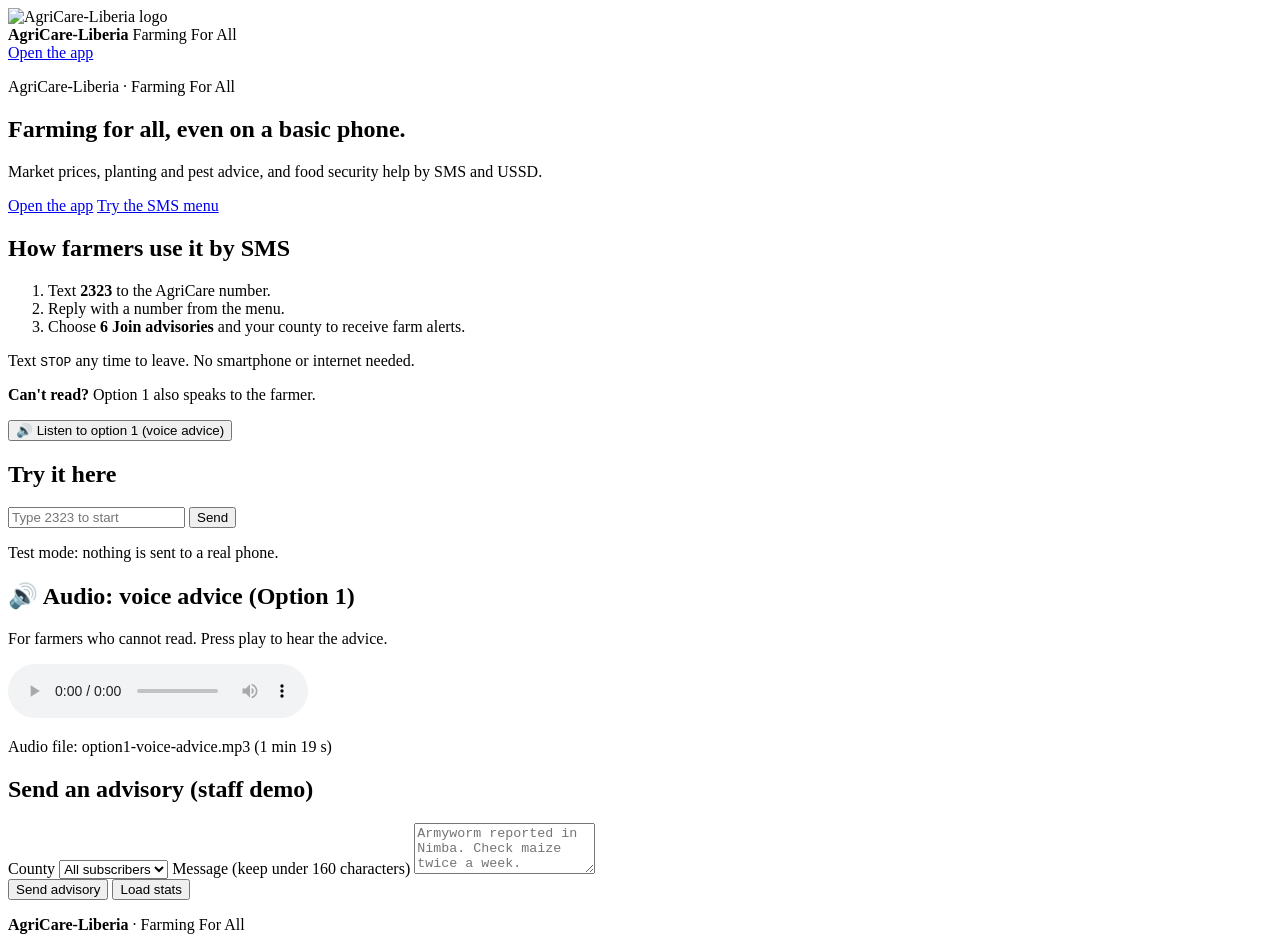
==== index.html @ d98c9b59 "Add files via upload Add AgriCare-Liberia website files" ====
<!DOCTYPE html>
<html lang="en">
<head>
  <meta charset="utf-8">
  <meta name="viewport" content="width=device-width, initial-scale=1">
  <meta name="theme-color" content="#0f3d2a">
  <meta name="description" content="Market prices, planting and pest advice, and food security help for Liberian farmers by SMS and USSD, even on a basic phone.">
  <title>AgriCare-Liberia · Farming For All</title>
  <link rel="icon" href="assets/logo.jpg">
  <link rel="stylesheet" href="css/style.css">
</head>
<body>
  <header class="site-header">
    <img class="site-header__logo" src="assets/logo.jpg" alt="AgriCare-Liberia logo">
    <div class="brand">
      <strong class="brand__name">AgriCare-Liberia</strong>
      <span class="brand__tagline">Farming For All</span>
    </div>
    <a class="btn btn--light" href="#app" data-open-app>Open the app</a>
  </header>

  <section class="hero">
    <div class="hero__content">
      <p class="hero__eyebrow">AgriCare-Liberia · Farming For All</p>
      <h1>Farming for all, even on a basic phone.</h1>
      <p>Market prices, planting and pest advice, and food security help by SMS and USSD.</p>
      <a class="btn btn--gold" href="#app" data-open-app>Open the app</a>
      <a class="btn btn--light" href="#sms">Try the SMS menu</a>
    </div>
  </section>

  <main class="page">
    <div class="grid" id="sms">
      <section class="card" aria-labelledby="how-title">
        <h2 id="how-title">How farmers use it by SMS</h2>
        <ol>
          <li>Text <b>2323</b> to the AgriCare number.</li>
          <li>Reply with a number from the menu.</li>
          <li>Choose <b>6 Join advisories</b> and your county to receive farm alerts.</li>
        </ol>
        <p class="muted">Text <code>STOP</code> any time to leave. No smartphone or internet needed.</p>
        <p class="card__lead"><b>Can't read?</b> Option 1 also speaks to the farmer.</p>
        <button class="btn btn--gold voice-btn" type="button" id="voice-intro" aria-pressed="false">🔊 Listen to option 1 (voice advice)</button>
      </section>

      <section class="card" aria-labelledby="try-title">
        <h2 id="try-title">Try it here</h2>
        <div class="phone">
          <div class="chat-log" id="chat-log" role="log" aria-live="polite" aria-label="SMS conversation"></div>
        </div>
        <div class="row">
          <input id="chat-input" type="text" placeholder="Type 2323 to start" aria-label="Your SMS message" inputmode="numeric" autocomplete="off">
          <button class="btn btn--solid" type="button" id="chat-send">Send</button>
        </div>
        <p class="muted">Test mode: nothing is sent to a real phone.</p>
      </section>
    </div>

    <section class="card" id="audio" aria-labelledby="audio-title">
      <h2 id="audio-title">🔊 Audio: voice advice (Option 1)</h2>
      <p class="muted">For farmers who cannot read. Press play to hear the advice.</p>
      <audio id="voice-audio" class="audio-player" controls preload="metadata"></audio>
      <p class="muted">Audio file: option1-voice-advice.mp3 (1 min 19 s)</p>
    </section>

    <section class="card" aria-labelledby="staff-title">
      <h2 id="staff-title">Send an advisory (staff demo)</h2>
      <label for="staff-county">County</label>
      <select id="staff-county"><option value="">All subscribers</option></select>
      <label for="staff-message">Message (keep under 160 characters)</label>
      <textarea id="staff-message" rows="3" maxlength="300" placeholder="Armyworm reported in Nimba. Check maize twice a week."></textarea>
      <div class="row">
        <button class="btn btn--solid" type="button" id="staff-send">Send advisory</button>
        <button class="btn" type="button" id="staff-load">Load stats</button>
      </div>
      <p class="muted" id="staff-status" role="status"></p>
      <div id="staff-stats"></div>
    </section>
  </main>

  <footer class="site-footer muted">
    <b>AgriCare-Liberia</b> · Farming For All
  </footer>

  <div class="overlay" id="app-overlay" role="dialog" aria-modal="true" aria-label="AgriCare-Liberia app" hidden>
    <button class="btn btn--gold overlay__close" type="button" id="app-close">Back to home</button>
    <iframe class="overlay__frame" id="app-frame" title="AgriCare-Liberia app"></iframe>
  </div>

  <script src="js/data.js"></script>
  <script src="js/menu-engine.js"></script>
  <script src="js/main.js"></script>
</body>
</html>
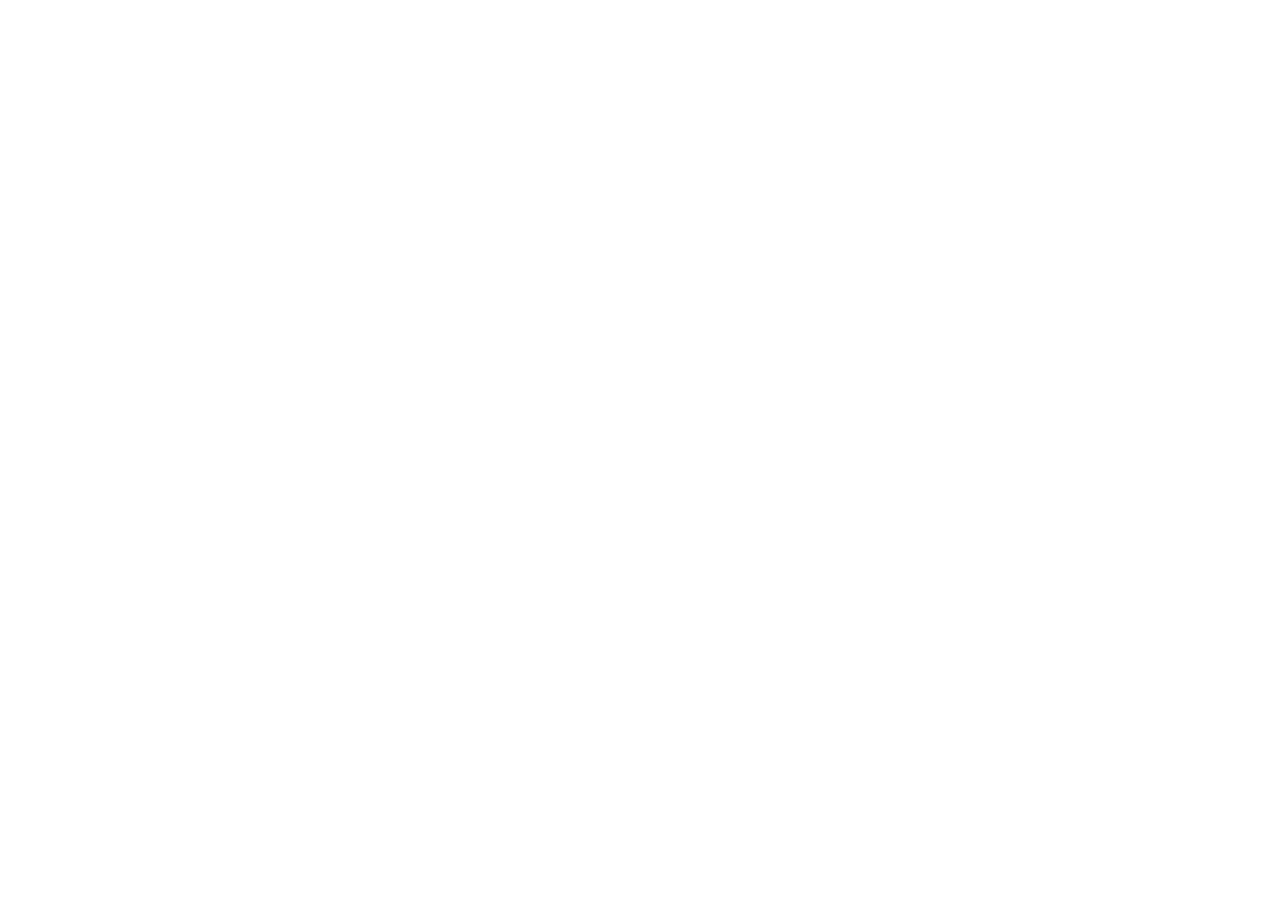
==== commit 5c72d5eb: "Add files via upload" ====
--- a/index.html
+++ b/index.html
@@ -1,94 +1,14 @@
 <!DOCTYPE html>
 <html lang="en">
 <head>
-  <meta charset="utf-8">
-  <meta name="viewport" content="width=device-width, initial-scale=1">
-  <meta name="theme-color" content="#0f3d2a">
-  <meta name="description" content="Market prices, planting and pest advice, and food security help for Liberian farmers by SMS and USSD, even on a basic phone.">
-  <title>AgriCare-Liberia · Farming For All</title>
-  <link rel="icon" href="assets/logo.jpg">
-  <link rel="stylesheet" href="css/style.css">
+<meta charset="utf-8">
+<meta name="viewport" content="width=device-width, initial-scale=1, viewport-fit=cover">
+<title>AgriCare-Liberia · Farming For All</title>
+<link rel="stylesheet" href="css/app.css">
 </head>
 <body>
-  <header class="site-header">
-    <img class="site-header__logo" src="assets/logo.jpg" alt="AgriCare-Liberia logo">
-    <div class="brand">
-      <strong class="brand__name">AgriCare-Liberia</strong>
-      <span class="brand__tagline">Farming For All</span>
-    </div>
-    <a class="btn btn--light" href="#app" data-open-app>Open the app</a>
-  </header>
-
-  <section class="hero">
-    <div class="hero__content">
-      <p class="hero__eyebrow">AgriCare-Liberia · Farming For All</p>
-      <h1>Farming for all, even on a basic phone.</h1>
-      <p>Market prices, planting and pest advice, and food security help by SMS and USSD.</p>
-      <a class="btn btn--gold" href="#app" data-open-app>Open the app</a>
-      <a class="btn btn--light" href="#sms">Try the SMS menu</a>
-    </div>
-  </section>
-
-  <main class="page">
-    <div class="grid" id="sms">
-      <section class="card" aria-labelledby="how-title">
-        <h2 id="how-title">How farmers use it by SMS</h2>
-        <ol>
-          <li>Text <b>2323</b> to the AgriCare number.</li>
-          <li>Reply with a number from the menu.</li>
-          <li>Choose <b>6 Join advisories</b> and your county to receive farm alerts.</li>
-        </ol>
-        <p class="muted">Text <code>STOP</code> any time to leave. No smartphone or internet needed.</p>
-        <p class="card__lead"><b>Can't read?</b> Option 1 also speaks to the farmer.</p>
-        <button class="btn btn--gold voice-btn" type="button" id="voice-intro" aria-pressed="false">🔊 Listen to option 1 (voice advice)</button>
-      </section>
-
-      <section class="card" aria-labelledby="try-title">
-        <h2 id="try-title">Try it here</h2>
-        <div class="phone">
-          <div class="chat-log" id="chat-log" role="log" aria-live="polite" aria-label="SMS conversation"></div>
-        </div>
-        <div class="row">
-          <input id="chat-input" type="text" placeholder="Type 2323 to start" aria-label="Your SMS message" inputmode="numeric" autocomplete="off">
-          <button class="btn btn--solid" type="button" id="chat-send">Send</button>
-        </div>
-        <p class="muted">Test mode: nothing is sent to a real phone.</p>
-      </section>
-    </div>
-
-    <section class="card" id="audio" aria-labelledby="audio-title">
-      <h2 id="audio-title">🔊 Audio: voice advice (Option 1)</h2>
-      <p class="muted">For farmers who cannot read. Press play to hear the advice.</p>
-      <audio id="voice-audio" class="audio-player" controls preload="metadata"></audio>
-      <p class="muted">Audio file: option1-voice-advice.mp3 (1 min 19 s)</p>
-    </section>
-
-    <section class="card" aria-labelledby="staff-title">
-      <h2 id="staff-title">Send an advisory (staff demo)</h2>
-      <label for="staff-county">County</label>
-      <select id="staff-county"><option value="">All subscribers</option></select>
-      <label for="staff-message">Message (keep under 160 characters)</label>
-      <textarea id="staff-message" rows="3" maxlength="300" placeholder="Armyworm reported in Nimba. Check maize twice a week."></textarea>
-      <div class="row">
-        <button class="btn btn--solid" type="button" id="staff-send">Send advisory</button>
-        <button class="btn" type="button" id="staff-load">Load stats</button>
-      </div>
-      <p class="muted" id="staff-status" role="status"></p>
-      <div id="staff-stats"></div>
-    </section>
-  </main>
-
-  <footer class="site-footer muted">
-    <b>AgriCare-Liberia</b> · Farming For All
-  </footer>
-
-  <div class="overlay" id="app-overlay" role="dialog" aria-modal="true" aria-label="AgriCare-Liberia app" hidden>
-    <button class="btn btn--gold overlay__close" type="button" id="app-close">Back to home</button>
-    <iframe class="overlay__frame" id="app-frame" title="AgriCare-Liberia app"></iframe>
-  </div>
-
-  <script src="js/data.js"></script>
-  <script src="js/menu-engine.js"></script>
-  <script src="js/main.js"></script>
+<div id="app"></div>
+<div id="fhwrap" style="display:none;position:fixed;left:0;right:0;bottom:0;z-index:20;background:var(--bg)"></div>
+<script src="js/app.js"></script>
 </body>
 </html>
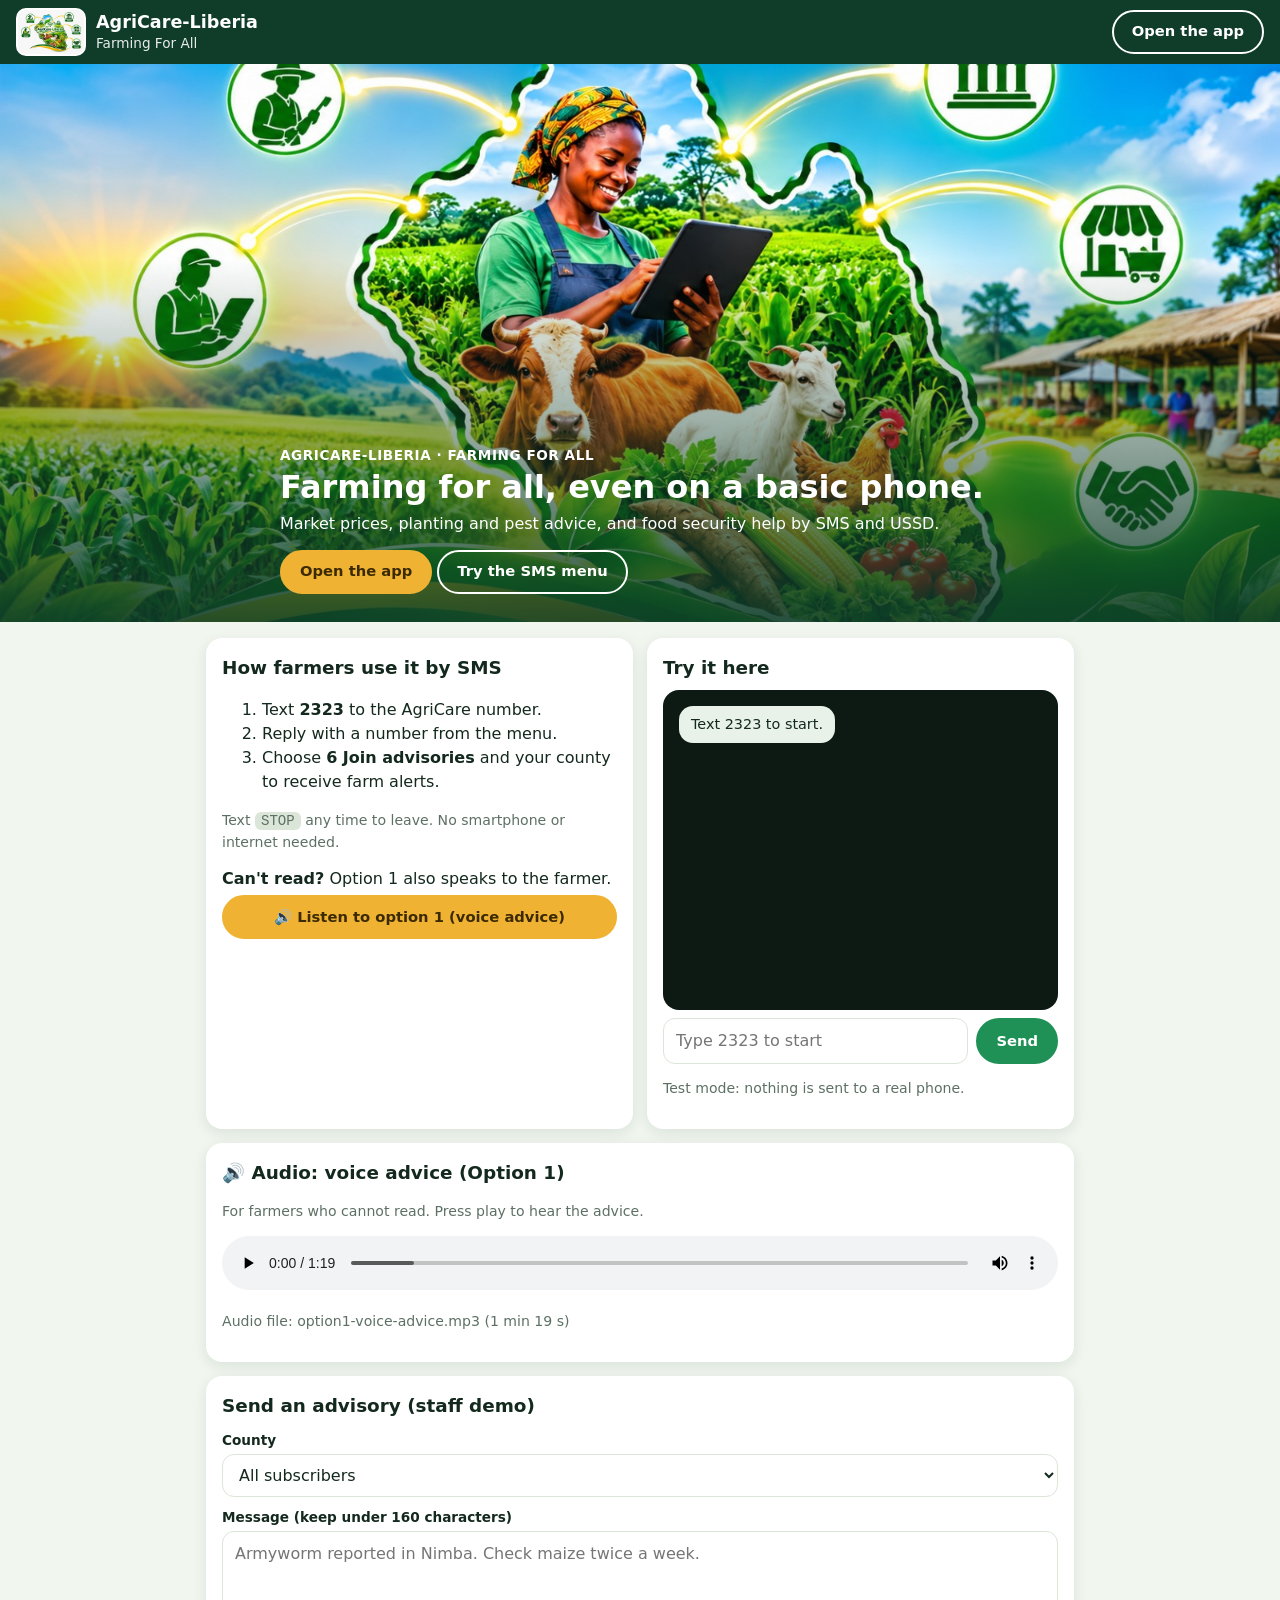
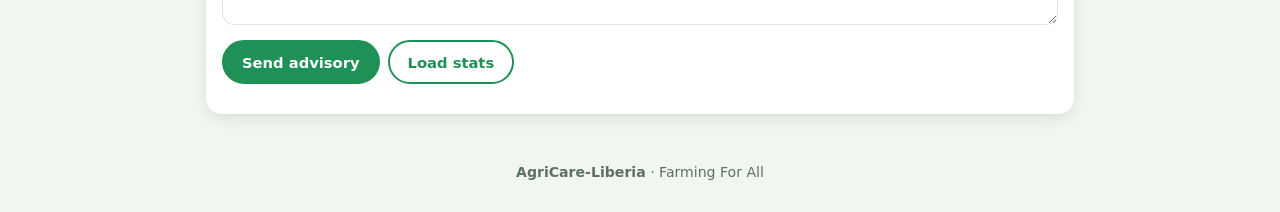
==== commit e45007ed: "Add files via upload" ====
--- a/index.html
+++ b/index.html
@@ -1,14 +1,94 @@
 <!DOCTYPE html>
 <html lang="en">
 <head>
-<meta charset="utf-8">
-<meta name="viewport" content="width=device-width, initial-scale=1, viewport-fit=cover">
-<title>AgriCare-Liberia · Farming For All</title>
-<link rel="stylesheet" href="css/app.css">
+  <meta charset="utf-8">
+  <meta name="viewport" content="width=device-width, initial-scale=1">
+  <meta name="theme-color" content="#0f3d2a">
+  <meta name="description" content="Market prices, planting and pest advice, and food security help for Liberian farmers by SMS and USSD, even on a basic phone.">
+  <title>AgriCare-Liberia · Farming For All</title>
+  <link rel="icon" href="logo.jpg">
+  <link rel="stylesheet" href="style.css">
 </head>
 <body>
-<div id="app"></div>
-<div id="fhwrap" style="display:none;position:fixed;left:0;right:0;bottom:0;z-index:20;background:var(--bg)"></div>
-<script src="js/app.js"></script>
+  <header class="site-header">
+    <img class="site-header__logo" src="logo.jpg" alt="AgriCare-Liberia logo">
+    <div class="brand">
+      <strong class="brand__name">AgriCare-Liberia</strong>
+      <span class="brand__tagline">Farming For All</span>
+    </div>
+    <a class="btn btn--light" href="#app" data-open-app>Open the app</a>
+  </header>
+
+  <section class="hero">
+    <div class="hero__content">
+      <p class="hero__eyebrow">AgriCare-Liberia · Farming For All</p>
+      <h1>Farming for all, even on a basic phone.</h1>
+      <p>Market prices, planting and pest advice, and food security help by SMS and USSD.</p>
+      <a class="btn btn--gold" href="#app" data-open-app>Open the app</a>
+      <a class="btn btn--light" href="#sms">Try the SMS menu</a>
+    </div>
+  </section>
+
+  <main class="page">
+    <div class="grid" id="sms">
+      <section class="card" aria-labelledby="how-title">
+        <h2 id="how-title">How farmers use it by SMS</h2>
+        <ol>
+          <li>Text <b>2323</b> to the AgriCare number.</li>
+          <li>Reply with a number from the menu.</li>
+          <li>Choose <b>6 Join advisories</b> and your county to receive farm alerts.</li>
+        </ol>
+        <p class="muted">Text <code>STOP</code> any time to leave. No smartphone or internet needed.</p>
+        <p class="card__lead"><b>Can't read?</b> Option 1 also speaks to the farmer.</p>
+        <button class="btn btn--gold voice-btn" type="button" id="voice-intro" aria-pressed="false">🔊 Listen to option 1 (voice advice)</button>
+      </section>
+
+      <section class="card" aria-labelledby="try-title">
+        <h2 id="try-title">Try it here</h2>
+        <div class="phone">
+          <div class="chat-log" id="chat-log" role="log" aria-live="polite" aria-label="SMS conversation"></div>
+        </div>
+        <div class="row">
+          <input id="chat-input" type="text" placeholder="Type 2323 to start" aria-label="Your SMS message" inputmode="numeric" autocomplete="off">
+          <button class="btn btn--solid" type="button" id="chat-send">Send</button>
+        </div>
+        <p class="muted">Test mode: nothing is sent to a real phone.</p>
+      </section>
+    </div>
+
+    <section class="card" id="audio" aria-labelledby="audio-title">
+      <h2 id="audio-title">🔊 Audio: voice advice (Option 1)</h2>
+      <p class="muted">For farmers who cannot read. Press play to hear the advice.</p>
+      <audio id="voice-audio" class="audio-player" controls preload="metadata"></audio>
+      <p class="muted">Audio file: option1-voice-advice.mp3 (1 min 19 s)</p>
+    </section>
+
+    <section class="card" aria-labelledby="staff-title">
+      <h2 id="staff-title">Send an advisory (staff demo)</h2>
+      <label for="staff-county">County</label>
+      <select id="staff-county"><option value="">All subscribers</option></select>
+      <label for="staff-message">Message (keep under 160 characters)</label>
+      <textarea id="staff-message" rows="3" maxlength="300" placeholder="Armyworm reported in Nimba. Check maize twice a week."></textarea>
+      <div class="row">
+        <button class="btn btn--solid" type="button" id="staff-send">Send advisory</button>
+        <button class="btn" type="button" id="staff-load">Load stats</button>
+      </div>
+      <p class="muted" id="staff-status" role="status"></p>
+      <div id="staff-stats"></div>
+    </section>
+  </main>
+
+  <footer class="site-footer muted">
+    <b>AgriCare-Liberia</b> · Farming For All
+  </footer>
+
+  <div class="overlay" id="app-overlay" role="dialog" aria-modal="true" aria-label="AgriCare-Liberia app" hidden>
+    <button class="btn btn--gold overlay__close" type="button" id="app-close">Back to home</button>
+    <iframe class="overlay__frame" id="app-frame" title="AgriCare-Liberia app"></iframe>
+  </div>
+
+  <script src="data.js"></script>
+  <script src="menu-engine.js"></script>
+  <script src="main.js"></script>
 </body>
 </html>
--- a/style.css
+++ b/style.css
@@ -0,0 +1,306 @@
+/* AgriCare-Liberia landing page
+   Sections: tokens · base · header & hero · layout · components · chat · overlay */
+
+/* ---------- Tokens ---------- */
+:root {
+  --bg: #f1f6ef;
+  --card: #fff;
+  --ink: #14291e;
+  --muted: #5d7064;
+  --line: #dbe6d8;
+  --forest: #0f3d2a;
+  --leaf: #1f9156;
+  --gold: #f0b232;
+  --danger: #c23b32;
+  --radius-card: 16px;
+  --shadow-card: 0 4px 14px rgba(15, 61, 42, 0.1);
+}
+
+@media (prefers-color-scheme: dark) {
+  :root {
+    --bg: #0c1a13;
+    --card: #15261c;
+    --ink: #e8f2e8;
+    --muted: #9bb2a2;
+    --line: #28402f;
+    --leaf: #3fc97f;
+  }
+}
+
+/* ---------- Base ---------- */
+*,
+*::before,
+*::after {
+  box-sizing: border-box;
+}
+
+[hidden] {
+  display: none !important;
+}
+
+body {
+  margin: 0;
+  background: var(--bg);
+  color: var(--ink);
+  font: 16px/1.5 system-ui, "Segoe UI", Roboto, sans-serif;
+}
+
+h2 {
+  margin: 0 0 8px;
+  font-size: 1.15rem;
+}
+
+code {
+  background: var(--line);
+  padding: 1px 6px;
+  border-radius: 6px;
+}
+
+label {
+  display: block;
+  margin: 10px 0 4px;
+  font-size: 0.85rem;
+  font-weight: 700;
+}
+
+input,
+select,
+textarea {
+  width: 100%;
+  padding: 10px 12px;
+  border: 1.5px solid var(--line);
+  border-radius: 12px;
+  background: var(--card);
+  color: var(--ink);
+  font: inherit;
+}
+
+:focus-visible {
+  outline: 3px solid var(--gold);
+  outline-offset: 2px;
+}
+
+.muted {
+  color: var(--muted);
+  font-size: 0.88rem;
+}
+
+/* ---------- Header & hero ---------- */
+.site-header {
+  display: flex;
+  align-items: center;
+  justify-content: space-between;
+  gap: 10px;
+  padding: 8px 16px;
+  background: var(--forest);
+}
+
+.site-header__logo {
+  height: 48px;
+  padding: 2px;
+  border-radius: 10px;
+  background: #fff;
+}
+
+.brand {
+  flex: 1;
+  color: #fff;
+  line-height: 1.2;
+}
+
+.brand__name {
+  display: block;
+  font-size: 1.1rem;
+}
+
+.brand__tagline {
+  font-size: 0.85rem;
+  opacity: 0.9;
+}
+
+.hero {
+  position: relative;
+  display: flex;
+  align-items: flex-end;
+  min-height: 62vh;
+  background: var(--forest) url("hero.jpg") center / cover;
+}
+
+.hero::after {
+  content: "";
+  position: absolute;
+  inset: 0;
+  background: linear-gradient(180deg, rgba(15, 61, 42, 0) 35%, rgba(15, 61, 42, 0.9));
+}
+
+.hero__content {
+  position: relative;
+  z-index: 1;
+  width: 100%;
+  max-width: 760px;
+  margin: 0 auto;
+  padding: 24px 20px 28px;
+  color: #fff;
+}
+
+.hero__content h1 {
+  margin: 0;
+  font-size: 2rem;
+  line-height: 1.15;
+}
+
+.hero__content p {
+  margin: 6px 0 14px;
+}
+
+.hero__content .hero__eyebrow {
+  margin: 0 0 4px;
+  font-size: 0.85rem;
+  font-weight: 700;
+  letter-spacing: 0.04em;
+  text-transform: uppercase;
+}
+
+/* ---------- Layout ---------- */
+.page {
+  max-width: 900px;
+  margin: 0 auto;
+  padding: 16px;
+}
+
+.grid {
+  display: grid;
+  grid-template-columns: repeat(auto-fit, minmax(280px, 1fr));
+  gap: 14px;
+}
+
+.row {
+  display: flex;
+  gap: 8px;
+  margin-top: 8px;
+}
+
+.site-footer {
+  padding: 18px 16px 28px;
+  text-align: center;
+}
+
+/* ---------- Components ---------- */
+.card {
+  margin-bottom: 14px;
+  padding: 16px;
+  border-radius: var(--radius-card);
+  background: var(--card);
+  box-shadow: var(--shadow-card);
+}
+
+.card__lead {
+  margin: 10px 0 4px;
+}
+
+.btn {
+  display: inline-block;
+  min-height: 44px;
+  padding: 10px 18px;
+  border: 2px solid var(--leaf);
+  border-radius: 999px;
+  background: transparent;
+  color: var(--leaf);
+  font: 700 0.92rem system-ui, sans-serif;
+  text-decoration: none;
+  cursor: pointer;
+}
+
+.btn--solid {
+  background: var(--leaf);
+  color: #fff;
+}
+
+.btn--gold {
+  border-color: var(--gold);
+  background: var(--gold);
+  color: #3b2a00;
+}
+
+.btn--light {
+  border-color: #fff;
+  color: #fff;
+}
+
+.audio-player {
+  width: 100%;
+}
+
+.voice-btn {
+  width: 100%;
+}
+
+.voice-btn[aria-pressed="true"] {
+  border-color: var(--danger);
+  background: var(--danger);
+  color: #fff;
+}
+
+/* ---------- SMS chat simulator ---------- */
+.phone {
+  padding: 10px;
+  border-radius: 16px;
+  background: #0c1a13;
+}
+
+.chat-log {
+  display: flex;
+  flex-direction: column;
+  gap: 6px;
+  height: 300px;
+  padding: 6px;
+  overflow: auto;
+}
+
+.msg {
+  max-width: 85%;
+  padding: 8px 12px;
+  border-radius: 14px;
+  font-size: 0.9rem;
+  white-space: pre-wrap;
+}
+
+.msg--user {
+  align-self: flex-end;
+  background: #1f9156;
+  color: #fff;
+}
+
+.msg--bot {
+  align-self: flex-start;
+  background: #e8f2e8;
+  color: #14291e;
+}
+
+.msg--voice {
+  display: flex;
+  flex-direction: column;
+  gap: 6px;
+}
+
+/* ---------- Full-screen app overlay ---------- */
+.overlay {
+  position: fixed;
+  inset: 0;
+  z-index: 99;
+  background: var(--forest);
+}
+
+.overlay__close {
+  position: absolute;
+  right: 10px;
+  bottom: calc(10px + env(safe-area-inset-bottom, 0px));
+  z-index: 2;
+  box-shadow: 0 2px 10px rgba(0, 0, 0, 0.4);
+}
+
+.overlay__frame {
+  width: 100%;
+  height: 100%;
+  border: 0;
+}
